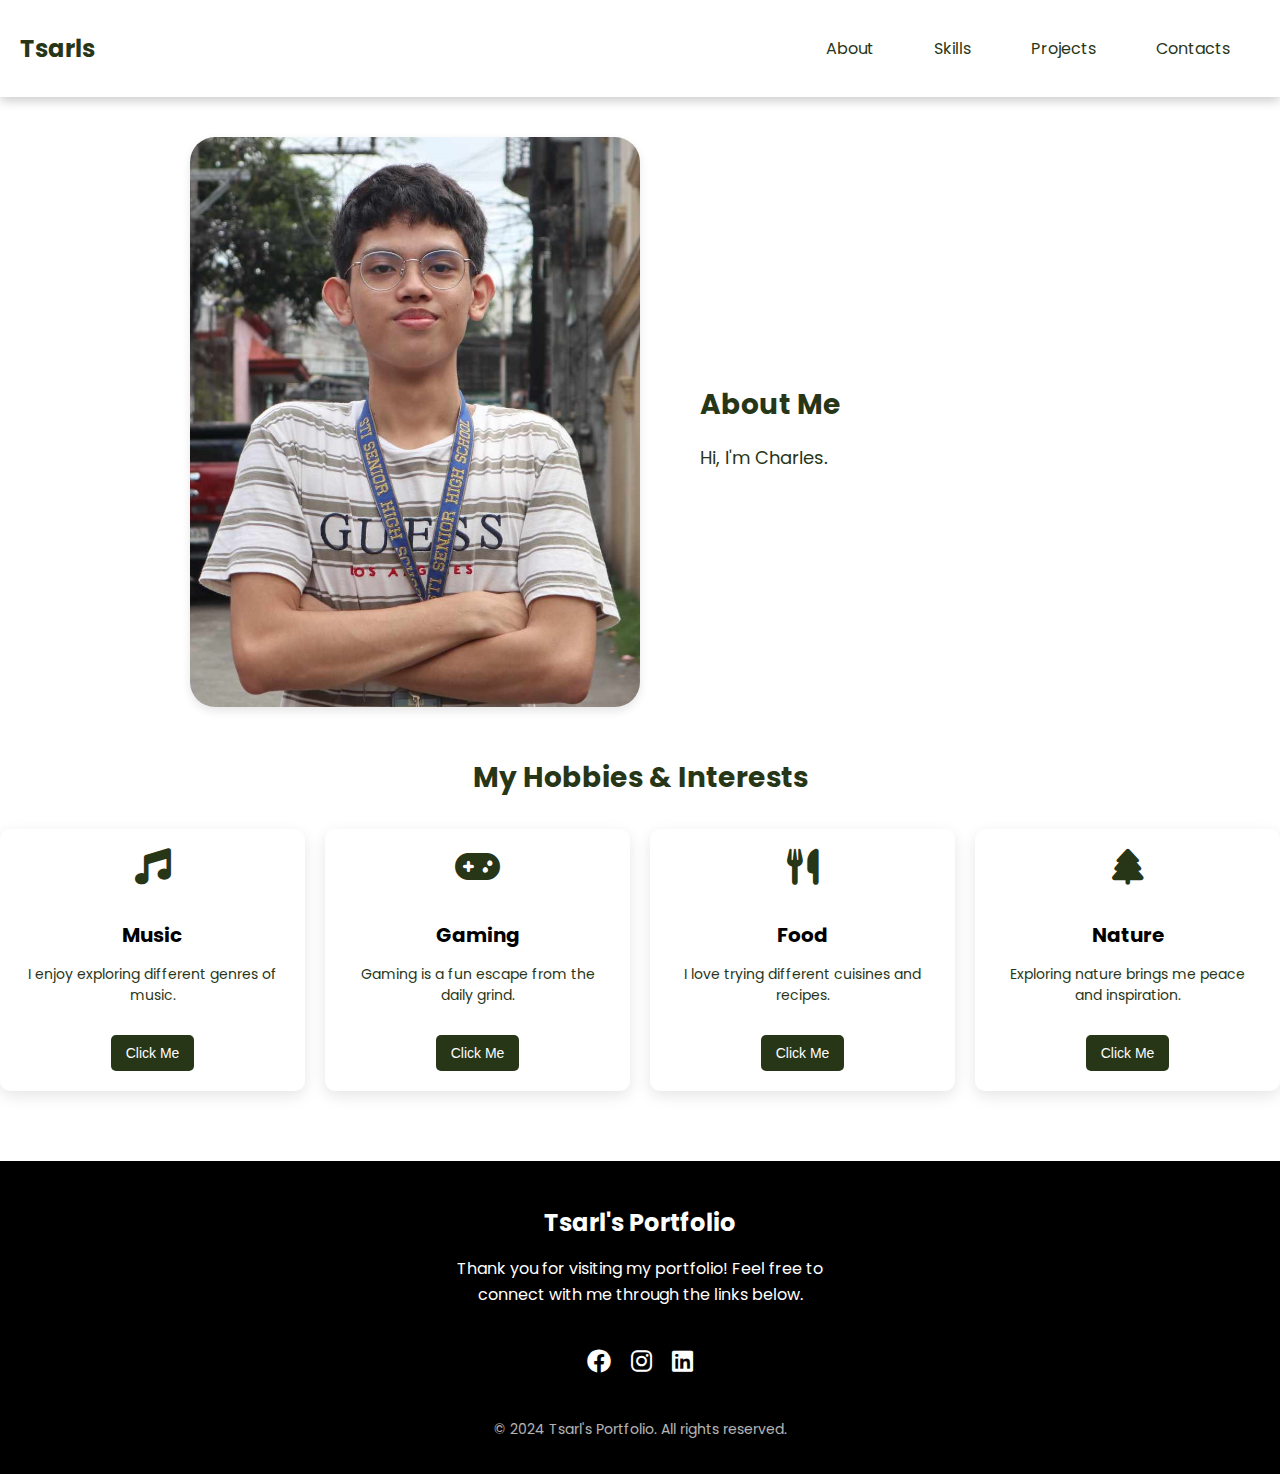
==== assets/pages/about.html @ 19a25ab0 "Add files via upload" ====
<!DOCTYPE html>
<html lang="en">
<head>
  <meta charset="UTF-8">
  <meta name="viewport" content="width=device-width, initial-scale=1.0">
  <title>Tsarls Portfolio</title>
  <link href="https://fonts.googleapis.com/css2?family=Poppins:wght@300;400;600&display=swap" rel="stylesheet">
  <link rel="stylesheet" href="https://cdnjs.cloudflare.com/ajax/libs/font-awesome/6.0.0-beta3/css/all.min.css">
  <link rel="stylesheet" href="/assets/css/style.css">
</head>
<body>

  <header>
    <nav class="navbar">
        <div class="logo"><a href="/index.html">Tsarls</a></div>
        <ul class="nav-links">
            <li><a href="/assets/pages/about.html">About</a></li>
            <li><a href="/assets/pages/skills.html">Skills</a></li>
            <li><a href="/assets/pages/projects.html">Projects</a></li>
            <li><a href="/assets/pages/contacts.html">Contacts</a></li>
        </ul>
        <div class="burger">
            <div class="line1"></div>
            <div class="line2"></div>
            <div class="line3"></div>
        </div>
    </nav>
</header>

<section class="about-section">
    <div class="about-container">
      <div class="about-image">
        <img src="/assets/img/Abt-me.jpg" alt="Your Picture">
      </div>
      <div class="about-description">
        <h2>About Me</h2>
        <p>Hi, I'm Charles.</p>
      </div>
    </div>
  
    <div class="hobbies-container">
      <h2>My Hobbies & Interests</h2>
      <div class="hobbies-grid">
        <!-- Music Card -->
        <div class="hobby-card" onclick="openModal('musicModal')">
          <i class="fas fa-music"></i>
          <h3>Music</h3>
          <p>I enjoy exploring different genres of music.</p>
          <button class="click-me-btn">Click Me</button>
        </div>
  
        <!-- Gaming Card -->
        <div class="hobby-card" onclick="openModal('gamingModal')">
          <i class="fas fa-gamepad"></i>
          <h3>Gaming</h3>
          <p>Gaming is a fun escape from the daily grind.</p>
          <button class="click-me-btn">Click Me</button>
        </div>
  
        <!-- Food Card -->
        <div class="hobby-card" onclick="openModal('foodModal')">
          <i class="fas fa-utensils"></i>
          <h3>Food</h3>
          <p>I love trying different cuisines and recipes.</p>
          <button class="click-me-btn">Click Me</button>
        </div>
  
        <!-- Nature Card -->
        <div class="hobby-card" onclick="openModal('natureModal')">
          <i class="fas fa-tree"></i>
          <h3>Nature</h3>
          <p>Exploring nature brings me peace and inspiration.</p>
          <button class="click-me-btn">Click Me</button>
        </div>
      </div>
    </div>
  </section>
  
  <!-- Modals -->
  <div id="musicModal" class="modal">
    <div class="modal-content">
      <span class="close" onclick="closeModal('musicModal')">&times;</span>
      <h2>My Favorite Music</h2>
    <div class="music-list">
      <!-- Music Item 1 -->
      <div class="music-item">
        <h4>Song Title 1</h4>
        <audio controls>
          <source src="song1.mp3" type="audio/mpeg">
          Your browser does not support the audio element.
        </audio>
      </div>

      <div class="music-item">
        <h4>Song Title 2</h4>
        <audio controls>
          <source src="song2.mp3" type="audio/mpeg">
          Your browser does not support the audio element.
        </audio>
      </div>
      
      <div class="music-item">
        <h4>Song Title 3</h4>
        <audio controls>
          <source src="song3.mp3" type="audio/mpeg">
          Your browser does not support the audio element.
        </audio>
      </div>
    </div>
  </div>
  </div>
  
  <div id="gamingModal" class="modal">
    <div class="modal-content">
      <span class="close" onclick="closeModal('gamingModal')">&times;</span>
      <h2>Gaming</h2>
      <p>Games I enjoy:</p>
      <div>
        <img src="game1.jpg" alt="Game 1">
        <p>Game 1: The Legend of Zelda</p>
      </div>
      <div>
        <img src="game2.jpg" alt="Game 2">
        <p>Game 2: Minecraft</p>
      </div>
    </div>
  </div>
  
  <div id="foodModal" class="modal">
    <div class="modal-content">
      <span class="close" onclick="closeModal('foodModal')">&times;</span>
      <h2>Food</h2>
      <p>Foods I love:</p>
      <div>
        <img src="food1.jpg" alt="Pizza">
        <p>Pizza: A classic favorite!</p>
      </div>
      <div>
        <img src="food2.jpg" alt="Sushi">
        <p>Sushi: Fresh and delicious!</p>
      </div>
    </div>
  </div>
  
  <div id="natureModal" class="modal">
    <div class="modal-content">
      <span class="close" onclick="closeModal('natureModal')">&times;</span>
      <h2>Nature</h2>
      <p>Why I love nature:</p>
      <div>
        <img src="nature1.jpg" alt="Mountains">
        <p>Mountains: A place for adventure and serenity.</p>
      </div>
      <div>
        <img src="nature2.jpg" alt="Beach">
        <p>Beaches: Calm and rejuvenating.</p>
      </div>
    </div>
  </div>





<footer class="site-footer">
    <div class="footer-container">
      <div class="footer-content">
        <h3>Tsarl's Portfolio</h3>
        <p>Thank you for visiting my portfolio! Feel free to connect with me through the links below.</p>
      </div>
      <div class="footer-socials">
        <a href="https://www.facebook.com/charlesandrew.cabral" class="footer-icon"><i class="fab fa-facebook"></i></a>
        <a href="https://www.instagram.com/sitsarls/" class="footer-icon"><i class="fab fa-instagram"></i></a>
        <a href="https://www.linkedin.com/in/charles-andrew-cabral-564282280/" class="footer-icon"><i class="fab fa-linkedin"></i></a>
      </div>
      <div class="footer-bottom">
        <p>&copy; 2024 Tsarl's Portfolio. All rights reserved.</p>
      </div>
    </div>
  </footer>
  
</body>
<script src="/assets/js/script.js"></script>
</html>
---- assets/css/style.css ----
/* Color Palette */
:root {
  --green-dark: #283618;
  --green-light: #606C38;
  --white: #f1faee;
  --dark: #000000;
  --pure-white: #fff;
  --dark-blue: #003049;
}


body {
    font-family: 'Poppins', sans-serif;
    margin: 0;
    padding: 0;
    box-sizing: border-box;
    background-color: var(--pure-white);
    color: #283618; 
  }
  
  
header {
  position: sticky;
  top: 0;
  width: 100%;
  background: var(--pure-white);
  color: var(--pure-white);
  z-index: 1000;
  margin-bottom: 10px;
}

.navbar {
  display: flex;
  justify-content: space-between;
  align-items: center;
  padding: 20px 20px;
  box-shadow: 0px 4px 10px rgba(0, 0, 0, 0.2);
}

.logo {
  font-size: 1.5rem;
  font-weight: bold;
  color: var(--green-dark);
}

.nav-links {
  display: flex;
  list-style: none;
}

.logo a {
  color: var(--green-dark);
  text-decoration: none;
}

.nav-links li {
  margin: 0 30px;
}

.nav-links a {
  text-decoration: none;
  color: var(--green-dark);
  font-size: 1rem;
  transition: color 0.3s ease-in-out;
}

.nav-links a:hover {
  color: var(--green-light);
}

.burger {
  display: none;
  cursor: pointer;
  flex-direction: column;
  gap: 5px;
}

.burger div {
  width: 25px;
  height: 3px;
  background: var(--green-dark);
  transition: all 0.3s ease-in-out;
}


@media screen and (max-width: 768px) {
  .nav-links {
      display: none;
      flex-direction: column;
      background: var(--pure-white);
      position: absolute;
      padding: 20px;
      top: 70px;
      right: 20px;
      width: 200px;
      text-align: center;
      border-radius: 15px;
      box-shadow: 0px 4px 10px rgba(0, 0, 0, 0.2);
  }

  .nav-links li {
      margin: 25px 10px;
  }

  .nav-links a:hover{
    color: var(--green-light);
  }

  .burger {
      display: flex;
  }

  .nav-links.active {
      display: flex;
  }

  .burger .line2.hidden {
    opacity: 0;
  }
  
  .burger .rotate1 {
    transform: rotate(45deg) translate(5px, 5px);
  }
  
  .burger .rotate2 {
    transform: rotate(-45deg) translate(5px, -6px);
  }
}

/* Side Navigation Bar */
.side-nav {
  right: 1450px;
  position: fixed;
  top: 50%;
  left: 0;
  transform: translateY(-50%);
  border-radius: 10px 0 0 10px;
}

.side-nav ul {
  list-style: none;
  padding: 0;
  margin: 0;
  text-align: center;
}

.side-nav ul li {
  margin: 15px 0;
}

.side-nav .social-icon {
  text-decoration: none;
  display: inline-block;
  width: 50px;
  height: 50px;
  border-radius: 50%;
  color: var(--white);
  line-height: 50px;
  font-size: 20px;
  transition: background-color 0.3s, transform 0.3s;
}

.side-nav .social-icon:hover {
  background-color: var(--dark); 
  transform: scale(1.5);
}


.side-nav .social-icon i:hover{
  color: var(--pure-white);
}

.side-nav .social-icon i {
  display: block;
  text-align: center;
  align-items: center;
  padding: 14px;
  color: var(--dark);
}

@media screen and (max-width: 768px) {
  .side-nav {
    top: auto;
    bottom: 10%;
    left: 10px;
    transform: translateY(0);
    border-radius: 50%;
  }

  .side-nav ul {
    flex-direction: row;
    justify-content: center;
  }

  .side-nav ul li {
    margin: 0 10px;
  }

  .social-icon {
    width: 40px;
    height: 40px;
    line-height: 40px;
  }
}

  
.hero {
  display: flex;
  justify-content: space-around;
  align-items: center;
  padding: 100px;
}
  
.hero-content {
  max-width: 500px;
}

.hero-content h1 {
  font-size: 48px;
  color: var(--green-dark); 
}
  
  .hero-content h1 span {
    font-size: 36px;
  }
  
  .hero-content h2 {
    font-size: 24px;
    color: var(--green-light); 
  }
  
  .hero-content p {
    font-size: 18px;
    color: var(--green-light); 
    margin: 20px 0;
  }
  
  .say-hello {
    padding: 10px 20px;
    border: none;
    background-color: var(--green-dark); 
    color: var(--pure-white);
    cursor: pointer;
    font-size: 16px;
    border-radius: 15px;
  }
  
  .say-hello:hover {
    background-color: var(--green-light);
  }
  
  .hero-image img {
    width: 100%;
    border-radius: 50%;
    transition: transform 0.3s ease, box-shadow 0.3s ease;
  }

  .hero-image img:hover { 
    transform: scale(1.1) rotate(5deg); 
    box-shadow: 0 10px 20px rgba(0, 0, 0, 0.3); 
  }

  @media screen and (max-width: 768px) {
    .hero {
      flex-direction: column;
      padding: 50px 20px;
      text-align: center;
    }
  
    .hero-content h1 {
      font-size: 36px;
    }
  
    .hero-content h2 {
      font-size: 20px;
    }
  
    .hero-content p {
      padding: 40px;
      font-size: 16px;
    }
  
    .hero-image img {
      width: 80%;
      margin: 20px 0;
    }
  
    .say-hello {
      font-size: 14px;
      padding: 8px 16px;
    }
  }
  

  .about-container {
    display: flex;
    align-items: center;
    justify-content: flex-start;
    gap: 60px;
    margin: 20px auto;
    padding: 20px;
    max-width: 900px;
  }
  
  .about-image img {
    width: 450px;
    height: auto;
    object-fit: cover;
    border-radius: 25px; 
    box-shadow: 0 4px 10px rgba(0, 0, 0, 0.1);
  }
  
  .about-description {
    max-width: 600px;
  }
  
  .about-description h2 {
    font-size: 28px;
    color: var(--green-dark);
    margin-bottom: 10px;
  }
  
  .about-description p {
    font-size: 18px;
    color: var(--gray-dark);
    line-height: 1.6;
  }
  
  /* Responsive Design */
  @media screen and (max-width: 768px) {
    .about-container {
      flex-direction: column;
      text-align: center;
      gap: 20px;
    }
  
    .about-image img {
      margin: 0 auto;
    }
  }
  
  /* Hobbies Section */
  .hobbies-container {
    text-align: center;
  }
  
  .hobbies-container h2 {
    font-size: 28px;
    margin-bottom: 30px;
    color: var(--green-dark);
  }
  
  .hobbies-grid {
    display: grid;
    grid-template-columns: repeat(auto-fit, minmax(200px, 1fr));
    gap: 20px;
  }
  
  .hobby-card {
    background-color: var(--pure-white);
    border: 1px solid var(--light-gray);
    border-radius: 10px;
    padding: 20px;
    text-align: center;
    box-shadow: 0 5px 15px rgba(0, 0, 0, 0.1);
    transition: transform 0.3s, box-shadow 0.3s;
  }
  
  .hobby-card i {
    font-size: 36px;
    color: var(--green-dark);
    margin-bottom: 15px;
  }
  
  .hobby-card h3 {
    font-size: 20px;
    color: var(--dark);
    margin-bottom: 10px;
  }
  
  .hobby-card p {
    font-size: 14px;
    color: var(--gray);
  }
  
  .hobby-card:hover {
    transform: scale(1.05);
    box-shadow: 0 10px 25px rgba(0, 0, 0, 0.2);
  }
  
  @media screen and (max-width: 768px) {
    .about-container {
      flex-direction: column;
      text-align: center;
    }
  
    .about-image img {
      margin-bottom: 20px;
    }
  }


  /* Hobby Cards */
.hobby-card {
  text-align: center;
  padding: 20px;
  border: 1px solid var(--light-gray);
  border-radius: 10px;
  transition: transform 0.3s, box-shadow 0.3s;
}

.hobby-card:hover {
  transform: scale(1.05);
  box-shadow: 0 10px 25px rgba(0, 0, 0, 0.2);
}

.click-me-btn {
  margin-top: 15px;
  padding: 10px 15px;
  border: none;
  background-color: var(--green-dark);
  color: var(--pure-white);
  cursor: pointer;
  border-radius: 5px;
  font-size: 14px;
}

.click-me-btn:hover {
  background-color: var(--green-light);
}

/* Modal Styles */
.modal {
  display: none;
  position: fixed;
  top: 50%;
  left: 50%;
  transform: translate(-50%, -50%);
  width: 70%;
  max-width: 600px;
  background: var(--pure-white);
  box-shadow: 0 5px 15px rgba(0, 0, 0, 0.3);
  border-radius: 10px;
  z-index: 1000;
  text-align: center;
  padding: 20px;
}

.modal-content {
  padding: 20px;
}

.modal img {
  width: 100%;
  max-width: 200px;
  margin: 10px auto;
  border-radius: 10px;
}

.modal .close {
  position: absolute;
  top: 10px;
  right: 15px;
  font-size: 24px;
  color: var(--gray);
  cursor: pointer;
}

.modal .close:hover {
  color: var(--dark);
}
  

  /* Footer Styles */
.site-footer {
  background-color: var(--dark); 
  color: var(--pure-white);
  padding: 20px 40px;
  text-align: center;
  margin-top: 70px;
}

.footer-container {
  display: flex;
  flex-direction: column;
  align-items: center;
  gap: 20px;
}

.footer-content h3 {
  font-size: 24px;
  margin-bottom: 10px;
}

.footer-content p {
  font-size: 16px;
  max-width: 400px;
  line-height: 1.6;
}

.footer-socials {
  display: flex;
  gap: 20px;
}

.footer-icon {
  font-size: 24px;
  color: var(--pure-white);
  text-decoration: none;
  transition: transform 0.3s ease, color 0.3s ease;
}

.footer-icon:hover {
  transform: scale(1.2);
  color: var(--green-light);
}

.footer-bottom p {
  font-size: 14px;
  margin-top: 20px;
  opacity: 0.7;
}

@media screen and (max-width: 768px) {
  .footer-container {
    gap: 15px;
  }
  .footer-content h3 {
    font-size: 20px;
  }
  .footer-content p {
    font-size: 14px;
  }
  .footer-icon {
    font-size: 20px;
  }
}
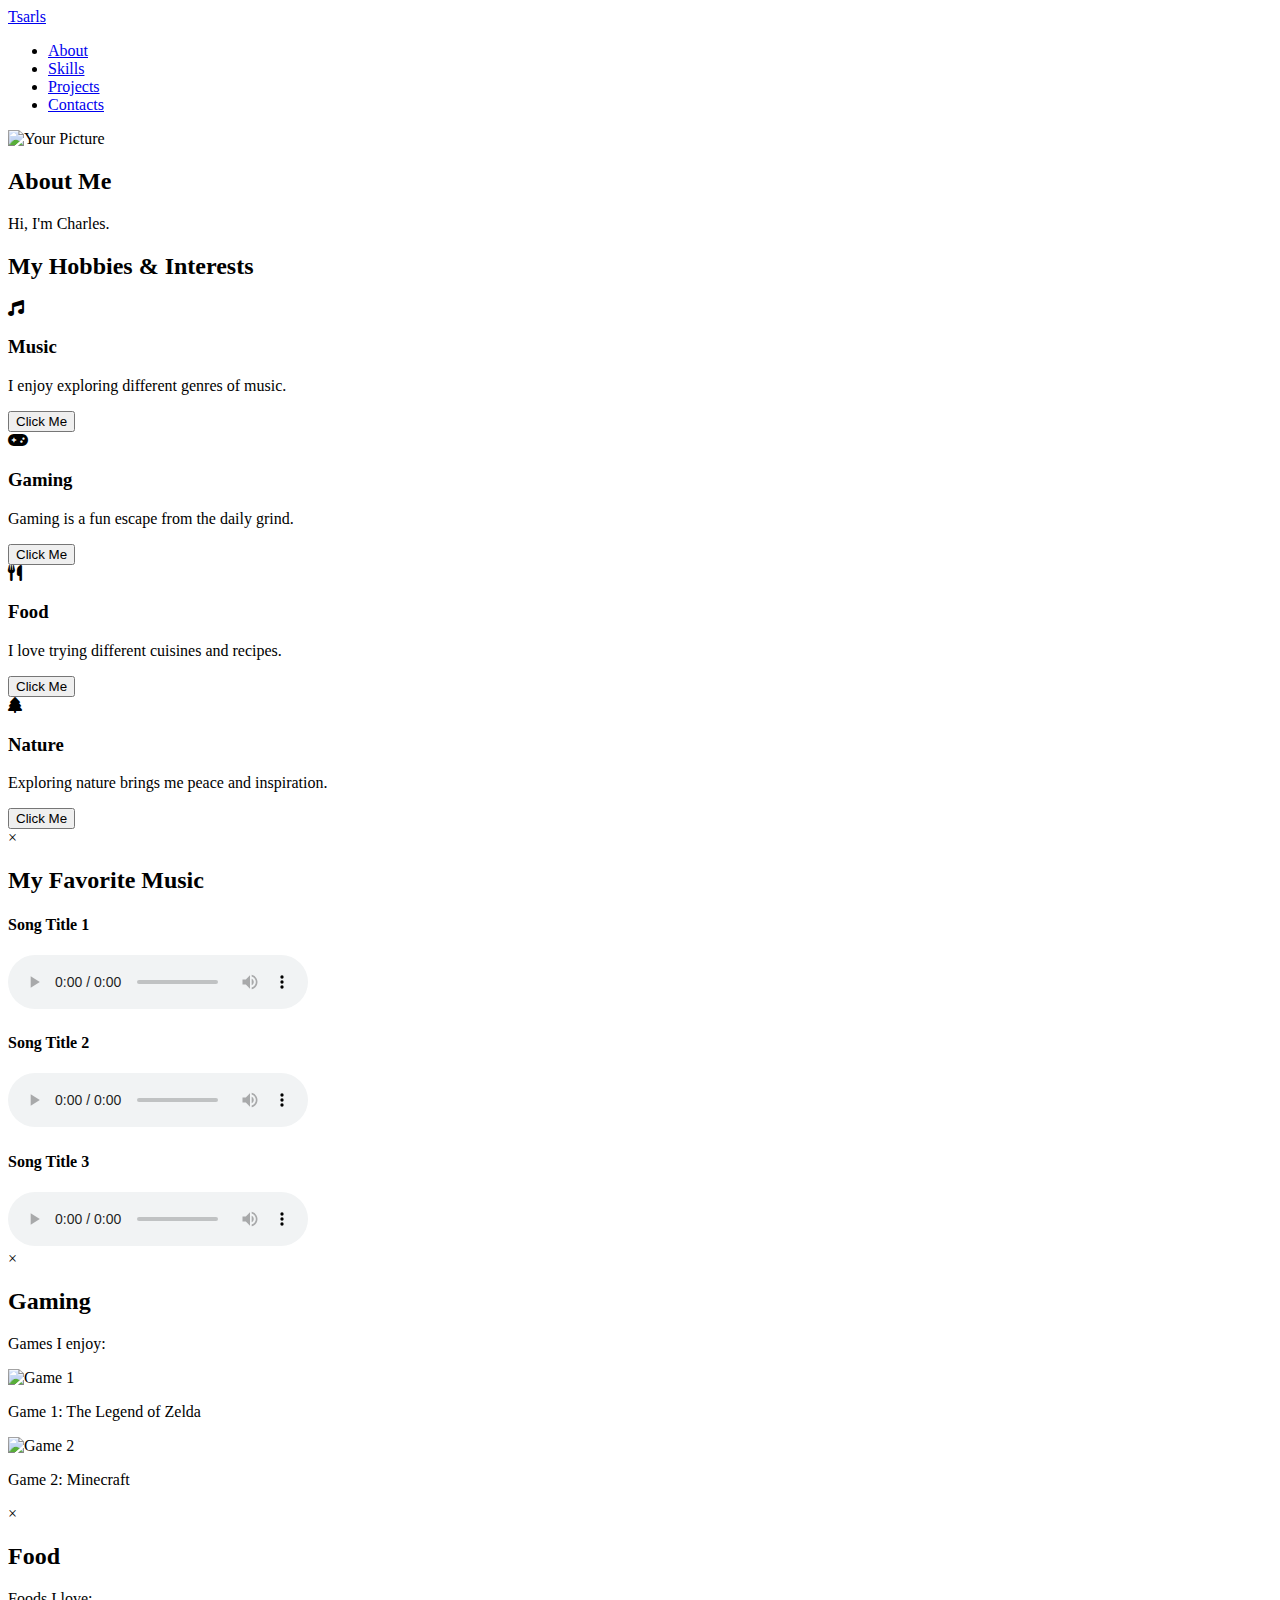
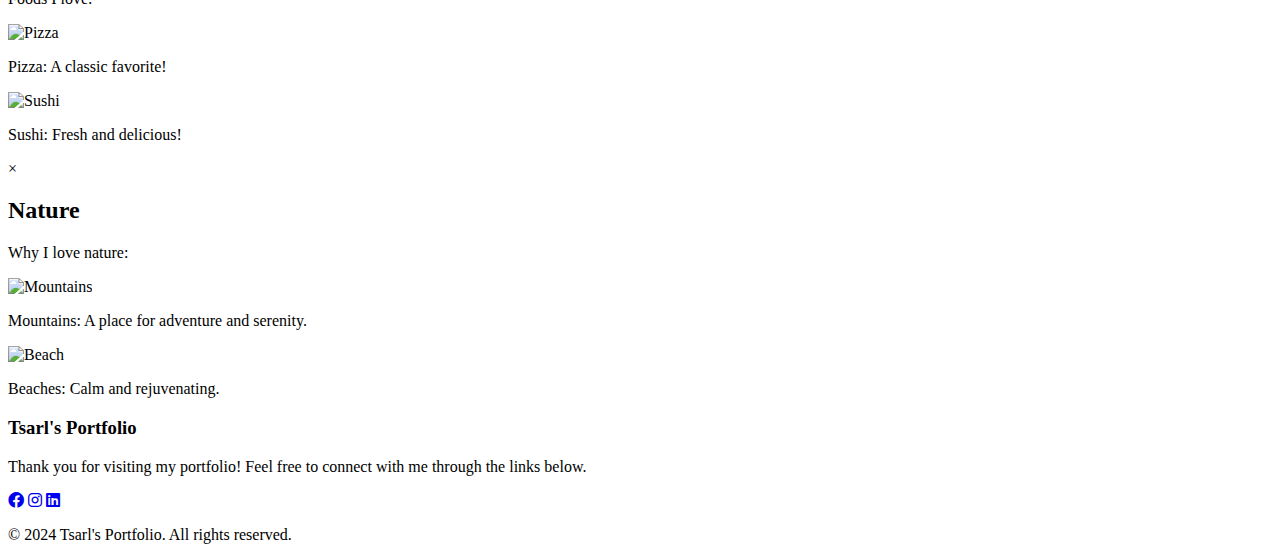
==== commit 83e45185: "Update about.html" ====
--- a/assets/pages/about.html
+++ b/assets/pages/about.html
@@ -6,7 +6,7 @@
   <title>Tsarls Portfolio</title>
   <link href="https://fonts.googleapis.com/css2?family=Poppins:wght@300;400;600&display=swap" rel="stylesheet">
   <link rel="stylesheet" href="https://cdnjs.cloudflare.com/ajax/libs/font-awesome/6.0.0-beta3/css/all.min.css">
-  <link rel="stylesheet" href="/assets/css/style.css">
+  <link rel="stylesheet" href="assets/css/style.css">
 </head>
 <body>
 
@@ -14,10 +14,10 @@
     <nav class="navbar">
         <div class="logo"><a href="/index.html">Tsarls</a></div>
         <ul class="nav-links">
-            <li><a href="/assets/pages/about.html">About</a></li>
-            <li><a href="/assets/pages/skills.html">Skills</a></li>
-            <li><a href="/assets/pages/projects.html">Projects</a></li>
-            <li><a href="/assets/pages/contacts.html">Contacts</a></li>
+            <li><a href="assets/pages/about.html">About</a></li>
+            <li><a href="assets/pages/skills.html">Skills</a></li>
+            <li><a href="assets/pages/projects.html">Projects</a></li>
+            <li><a href="assets/pages/contacts.html">Contacts</a></li>
         </ul>
         <div class="burger">
             <div class="line1"></div>
@@ -30,7 +30,7 @@
 <section class="about-section">
     <div class="about-container">
       <div class="about-image">
-        <img src="/assets/img/Abt-me.jpg" alt="Your Picture">
+        <img src="assets/img/Abt-me.jpg" alt="Your Picture">
       </div>
       <div class="about-description">
         <h2>About Me</h2>
@@ -180,5 +180,5 @@
   </footer>
   
 </body>
-<script src="/assets/js/script.js"></script>
+<script src="assets/js/script.js"></script>
 </html>
